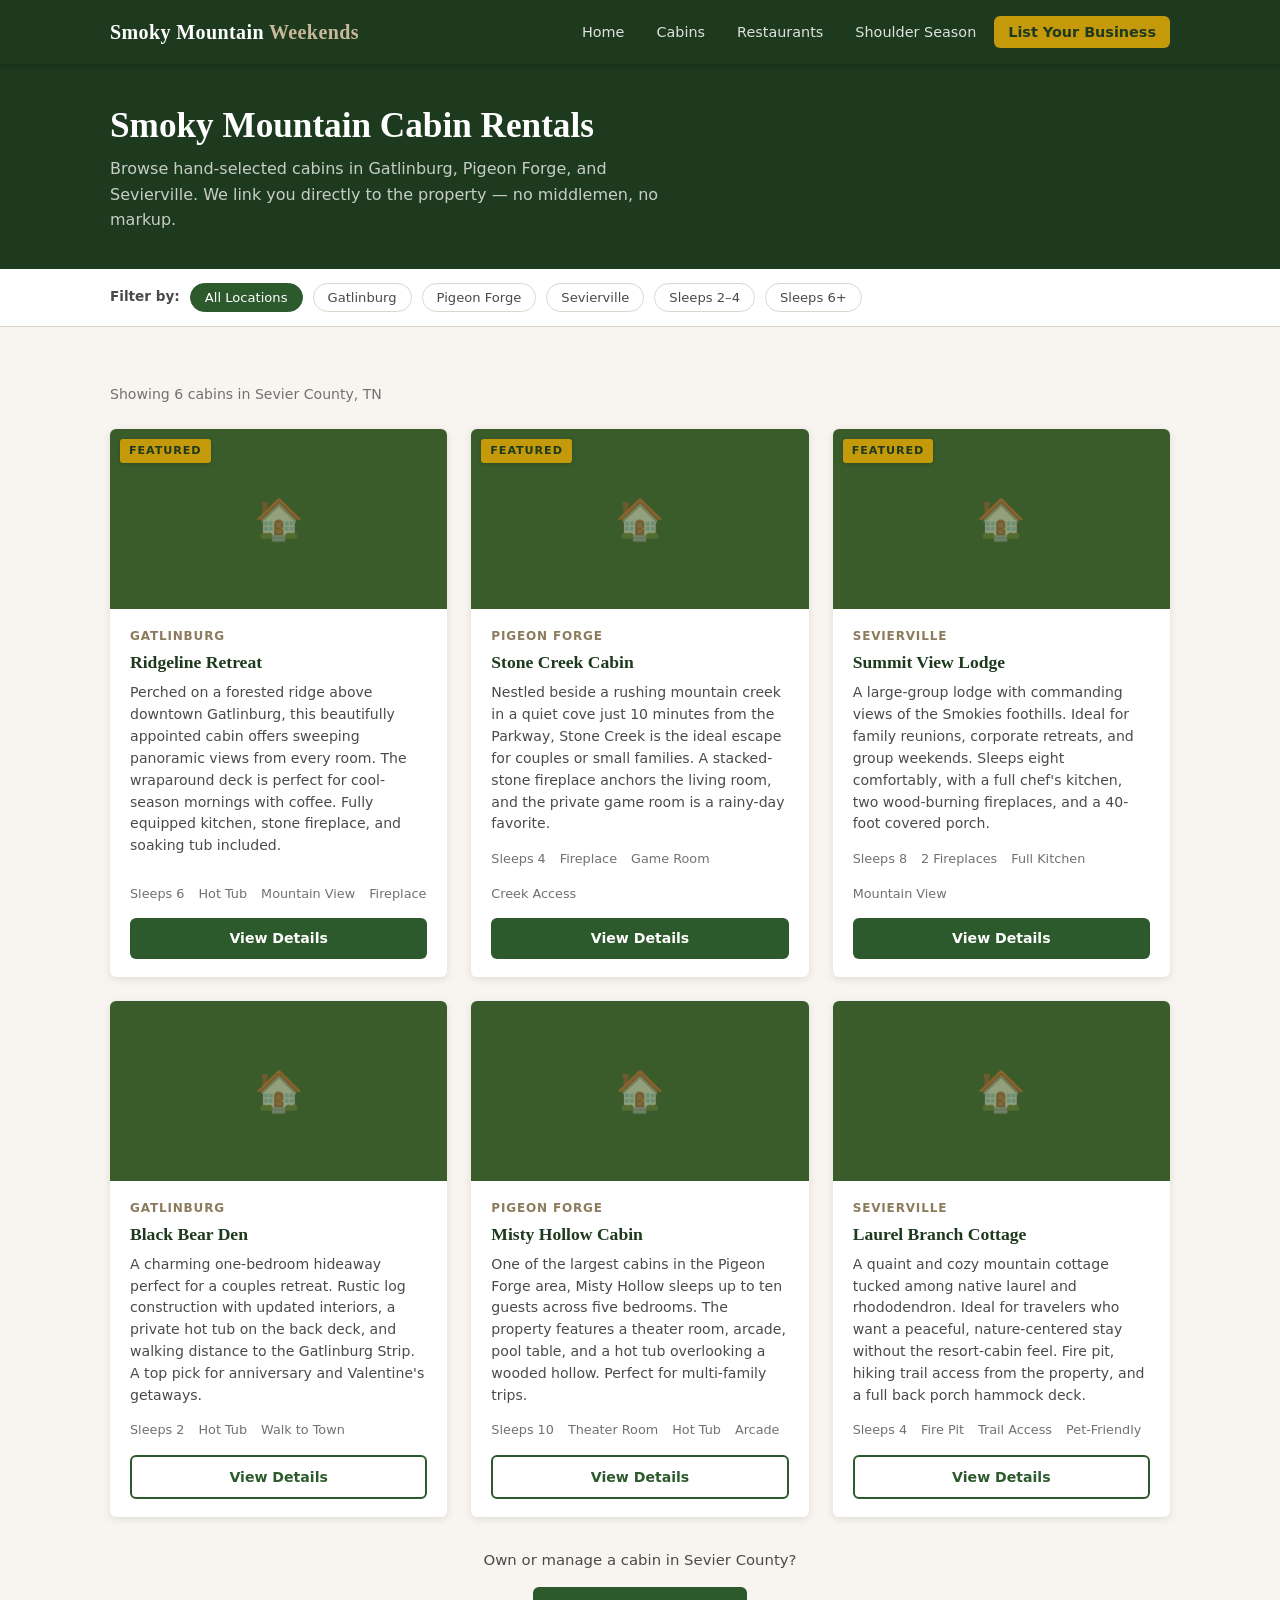
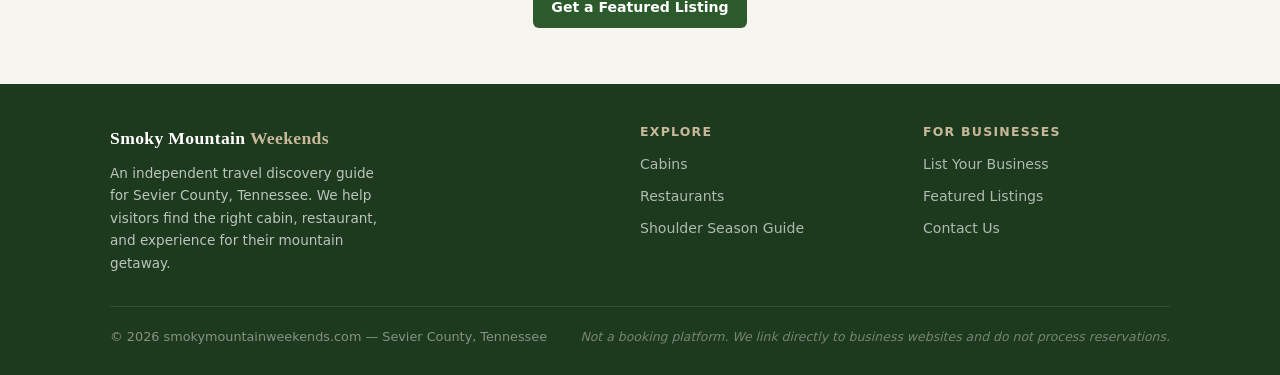
==== cabins.html @ dd4b27be "Add remaining site pages and assets Adds cabins, contact, restaurants, shoulder-season pages along w" ====
<!DOCTYPE html>
<html lang="en">
<head>
  <meta charset="UTF-8" />
  <meta name="viewport" content="width=device-width, initial-scale=1.0" />
  <meta name="description" content="Browse cabin rentals in Gatlinburg, Pigeon Forge, and Sevierville TN. Find the right Smoky Mountain cabin for your group, budget, and travel dates." />
  <title>Smoky Mountain Cabin Rentals | Smoky Mountain Weekends</title>
  <link rel="canonical" href="https://smokymountainweekends.com/cabins.html" />

  <!-- Open Graph -->
  <meta property="og:type" content="website" />
  <meta property="og:title" content="Smoky Mountain Cabin Rentals | Smoky Mountain Weekends" />
  <meta property="og:description" content="Browse hand-selected cabin rentals in Gatlinburg, Pigeon Forge, and Sevierville TN. Direct links to properties — no middlemen." />
  <meta property="og:url" content="https://smokymountainweekends.com/cabins.html" />
  <meta property="og:site_name" content="Smoky Mountain Weekends" />
  <meta name="twitter:card" content="summary_large_image" />

  <!-- JSON-LD: ItemList -->
  <script type="application/ld+json">
  {
    "@context": "https://schema.org",
    "@type": "ItemList",
    "name": "Smoky Mountain Cabin Rentals — Sevier County TN",
    "description": "Hand-selected cabin rentals in Gatlinburg, Pigeon Forge, and Sevierville, Tennessee.",
    "url": "https://smokymountainweekends.com/cabins.html",
    "numberOfItems": 6,
    "itemListElement": [
      {
        "@type": "ListItem",
        "position": 1,
        "name": "Ridgeline Retreat",
        "description": "Mountain cabin in Gatlinburg TN, sleeps 6, hot tub, panoramic views.",
        "url": "https://smokymountainweekends.com/cabins.html"
      },
      {
        "@type": "ListItem",
        "position": 2,
        "name": "Stone Creek Cabin",
        "description": "Creek-side cabin in Pigeon Forge TN, sleeps 4, fireplace, game room.",
        "url": "https://smokymountainweekends.com/cabins.html"
      },
      {
        "@type": "ListItem",
        "position": 3,
        "name": "Summit View Lodge",
        "description": "Group lodge in Sevierville TN, sleeps 8, two fireplaces, full kitchen.",
        "url": "https://smokymountainweekends.com/cabins.html"
      }
    ]
  }
  </script>

  <link rel="stylesheet" href="styles.css" />
</head>
<body>

  <!-- ===== NAVIGATION ===== -->
  <nav class="site-nav">
    <input type="checkbox" id="nav-toggle" class="nav-toggle" />
    <div class="container nav-inner">
      <a href="index.html" class="nav-logo">Smoky Mountain <span>Weekends</span></a>
      <label for="nav-toggle" class="nav-toggle-label" aria-label="Toggle navigation">
        <span></span><span></span><span></span>
      </label>
      <ul class="nav-links">
        <li><a href="index.html">Home</a></li>
        <li><a href="cabins.html">Cabins</a></li>
        <li><a href="restaurants.html">Restaurants</a></li>
        <li><a href="shoulder-season.html">Shoulder Season</a></li>
        <li class="nav-cta"><a href="contact.html">List Your Business</a></li>
      </ul>
    </div>
  </nav>

  <main id="main">

  <!-- ===== PAGE HERO ===== -->
  <section class="page-hero">
    <div class="container">
      <h1>Smoky Mountain Cabin Rentals</h1>
      <p>Browse hand-selected cabins in Gatlinburg, Pigeon Forge, and Sevierville. We link you directly to the property &mdash; no middlemen, no markup.</p>
    </div>
  </section>

  <!-- ===== FILTER BAR ===== -->
  <div class="filter-bar">
    <div class="container filter-inner">
      <span class="filter-label">Filter by:</span>
      <button class="filter-btn active">All Locations</button>
      <button class="filter-btn">Gatlinburg</button>
      <button class="filter-btn">Pigeon Forge</button>
      <button class="filter-btn">Sevierville</button>
      <button class="filter-btn">Sleeps 2&ndash;4</button>
      <button class="filter-btn">Sleeps 6+</button>
    </div>
  </div>

  <!-- ===== LISTINGS ===== -->
  <section class="section">
    <div class="container">
      <p class="results-count">Showing 6 cabins in Sevier County, TN</p>

      <div class="card-grid">

        <!-- Card 1 — Featured -->
        <div class="card">
          <div class="card-img card-img-cabin">
            <span class="card-img-placeholder">&#127968;</span>
            <span class="badge-featured">Featured</span>
          </div>
          <div class="card-body">
            <span class="card-location">Gatlinburg</span>
            <h3 class="card-title">Ridgeline Retreat</h3>
            <p class="card-desc">Perched on a forested ridge above downtown Gatlinburg, this beautifully appointed cabin offers sweeping panoramic views from every room. The wraparound deck is perfect for cool-season mornings with coffee. Fully equipped kitchen, stone fireplace, and soaking tub included.</p>
            <div class="card-meta">
              <span>Sleeps 6</span>
              <span>Hot Tub</span>
              <span>Mountain View</span>
              <span>Fireplace</span>
            </div>
            <a href="#" class="btn btn-primary btn-block">View Details</a>
          </div>
        </div>

        <!-- Card 2 — Featured -->
        <div class="card">
          <div class="card-img card-img-cabin">
            <span class="card-img-placeholder">&#127968;</span>
            <span class="badge-featured">Featured</span>
          </div>
          <div class="card-body">
            <span class="card-location">Pigeon Forge</span>
            <h3 class="card-title">Stone Creek Cabin</h3>
            <p class="card-desc">Nestled beside a rushing mountain creek in a quiet cove just 10 minutes from the Parkway, Stone Creek is the ideal escape for couples or small families. A stacked-stone fireplace anchors the living room, and the private game room is a rainy-day favorite.</p>
            <div class="card-meta">
              <span>Sleeps 4</span>
              <span>Fireplace</span>
              <span>Game Room</span>
              <span>Creek Access</span>
            </div>
            <a href="#" class="btn btn-primary btn-block">View Details</a>
          </div>
        </div>

        <!-- Card 3 — Featured -->
        <div class="card">
          <div class="card-img card-img-cabin">
            <span class="card-img-placeholder">&#127968;</span>
            <span class="badge-featured">Featured</span>
          </div>
          <div class="card-body">
            <span class="card-location">Sevierville</span>
            <h3 class="card-title">Summit View Lodge</h3>
            <p class="card-desc">A large-group lodge with commanding views of the Smokies foothills. Ideal for family reunions, corporate retreats, and group weekends. Sleeps eight comfortably, with a full chef's kitchen, two wood-burning fireplaces, and a 40-foot covered porch.</p>
            <div class="card-meta">
              <span>Sleeps 8</span>
              <span>2 Fireplaces</span>
              <span>Full Kitchen</span>
              <span>Mountain View</span>
            </div>
            <a href="#" class="btn btn-primary btn-block">View Details</a>
          </div>
        </div>

        <!-- Card 4 — Standard -->
        <div class="card">
          <div class="card-img card-img-cabin">
            <span class="card-img-placeholder">&#127968;</span>
          </div>
          <div class="card-body">
            <span class="card-location">Gatlinburg</span>
            <h3 class="card-title">Black Bear Den</h3>
            <p class="card-desc">A charming one-bedroom hideaway perfect for a couples retreat. Rustic log construction with updated interiors, a private hot tub on the back deck, and walking distance to the Gatlinburg Strip. A top pick for anniversary and Valentine's getaways.</p>
            <div class="card-meta">
              <span>Sleeps 2</span>
              <span>Hot Tub</span>
              <span>Walk to Town</span>
            </div>
            <a href="#" class="btn btn-outline btn-block">View Details</a>
          </div>
        </div>

        <!-- Card 5 — Standard -->
        <div class="card">
          <div class="card-img card-img-cabin">
            <span class="card-img-placeholder">&#127968;</span>
          </div>
          <div class="card-body">
            <span class="card-location">Pigeon Forge</span>
            <h3 class="card-title">Misty Hollow Cabin</h3>
            <p class="card-desc">One of the largest cabins in the Pigeon Forge area, Misty Hollow sleeps up to ten guests across five bedrooms. The property features a theater room, arcade, pool table, and a hot tub overlooking a wooded hollow. Perfect for multi-family trips.</p>
            <div class="card-meta">
              <span>Sleeps 10</span>
              <span>Theater Room</span>
              <span>Hot Tub</span>
              <span>Arcade</span>
            </div>
            <a href="#" class="btn btn-outline btn-block">View Details</a>
          </div>
        </div>

        <!-- Card 6 — Standard -->
        <div class="card">
          <div class="card-img card-img-cabin">
            <span class="card-img-placeholder">&#127968;</span>
          </div>
          <div class="card-body">
            <span class="card-location">Sevierville</span>
            <h3 class="card-title">Laurel Branch Cottage</h3>
            <p class="card-desc">A quaint and cozy mountain cottage tucked among native laurel and rhododendron. Ideal for travelers who want a peaceful, nature-centered stay without the resort-cabin feel. Fire pit, hiking trail access from the property, and a full back porch hammock deck.</p>
            <div class="card-meta">
              <span>Sleeps 4</span>
              <span>Fire Pit</span>
              <span>Trail Access</span>
              <span>Pet-Friendly</span>
            </div>
            <a href="#" class="btn btn-outline btn-block">View Details</a>
          </div>
        </div>

      </div>

      <!-- CTA -->
      <div class="text-center mt-32">
        <p style="color: var(--text-mid); margin-bottom: 14px; font-size: 0.93rem;">Own or manage a cabin in Sevier County?</p>
        <a href="contact.html" class="btn btn-primary">Get a Featured Listing</a>
      </div>

    </div>
  </section>

  </main>

  <!-- ===== FOOTER ===== -->
  <footer class="site-footer">
    <div class="container">
      <div class="footer-inner">
        <div class="footer-brand">
          <a href="index.html" class="nav-logo">Smoky Mountain <span>Weekends</span></a>
          <p>An independent travel discovery guide for Sevier County, Tennessee. We help visitors find the right cabin, restaurant, and experience for their mountain getaway.</p>
        </div>
        <div class="footer-col">
          <h4>Explore</h4>
          <ul>
            <li><a href="cabins.html">Cabins</a></li>
            <li><a href="restaurants.html">Restaurants</a></li>
            <li><a href="shoulder-season.html">Shoulder Season Guide</a></li>
          </ul>
        </div>
        <div class="footer-col">
          <h4>For Businesses</h4>
          <ul>
            <li><a href="contact.html">List Your Business</a></li>
            <li><a href="contact.html">Featured Listings</a></li>
            <li><a href="contact.html">Contact Us</a></li>
          </ul>
        </div>
      </div>
      <div class="footer-bottom">
        <p>&copy; 2026 smokymountainweekends.com &mdash; Sevier County, Tennessee</p>
        <p class="footer-disclaimer">Not a booking platform. We link directly to business websites and do not process reservations.</p>
      </div>
    </div>
  </footer>

</body>
</html>
---- styles.css ----
/* =============================================
   Smoky Mountain Weekends — styles.css
   smokymountainweekends.com
   ============================================= */

/* --- CSS Custom Properties --- */
:root {
  --green-dark:    #1E3A1E;
  --green-mid:     #2D5A2D;
  --green-light:   #4A7C4A;
  --stone:         #8C7B5C;
  --stone-light:   #C8B89A;
  --stone-pale:    #F2EDE4;
  --sky:           #4A8FA8;
  --sky-light:     #D6EAF1;
  --amber:         #C49A0A;
  --amber-bg:      #FDF5D8;
  --text-dark:     #1A1A1A;
  --text-mid:      #4A4A4A;
  --text-light:    #717171;
  --white:         #FFFFFF;
  --border:        #DDD6CC;
  --card-bg:       #FFFFFF;
  --page-bg:       #F8F5F0;
  --nav-height:    64px;
  --radius:        6px;
  --shadow:        0 2px 8px rgba(0,0,0,0.10);
  --shadow-hover:  0 4px 16px rgba(0,0,0,0.15);
  --max-width:     1100px;
  --font-sans:     'Georgia', 'Times New Roman', serif;
  --font-ui:       system-ui, -apple-system, 'Segoe UI', Helvetica, Arial, sans-serif;
}

/* --- Reset & Base --- */
*, *::before, *::after { box-sizing: border-box; margin: 0; padding: 0; }

html { font-size: 16px; scroll-behavior: smooth; }

body {
  font-family: var(--font-ui);
  background: var(--page-bg);
  color: var(--text-dark);
  line-height: 1.6;
  min-height: 100vh;
  display: flex;
  flex-direction: column;
}

img { display: block; max-width: 100%; }

a { color: var(--green-mid); text-decoration: none; }
a:hover { color: var(--green-dark); text-decoration: underline; }

h1, h2, h3, h4 {
  font-family: var(--font-sans);
  line-height: 1.25;
  color: var(--text-dark);
}

/* --- Layout Utilities --- */
.container {
  width: 100%;
  max-width: var(--max-width);
  margin: 0 auto;
  padding: 0 20px;
}

.section { padding: 56px 0; }

/* ============================================
   NAVIGATION
   ============================================ */
.site-nav {
  background: var(--green-dark);
  height: var(--nav-height);
  position: sticky;
  top: 0;
  z-index: 100;
  box-shadow: 0 2px 6px rgba(0,0,0,0.25);
}

.nav-inner {
  display: flex;
  align-items: center;
  justify-content: space-between;
  height: 100%;
}

.nav-logo {
  font-family: var(--font-sans);
  font-size: 1.25rem;
  font-weight: bold;
  color: var(--white);
  letter-spacing: 0.02em;
  white-space: nowrap;
}

.nav-logo span {
  color: var(--stone-light);
}

.nav-logo:hover { text-decoration: none; color: var(--stone-light); }

.nav-links {
  display: flex;
  list-style: none;
  gap: 4px;
  align-items: center;
}

.nav-links a {
  color: rgba(255,255,255,0.85);
  font-size: 0.9rem;
  font-family: var(--font-ui);
  padding: 8px 14px;
  border-radius: var(--radius);
  transition: background 0.15s, color 0.15s;
  white-space: nowrap;
}

.nav-links a:hover {
  background: rgba(255,255,255,0.12);
  color: var(--white);
  text-decoration: none;
}

.nav-links .nav-cta a {
  background: var(--amber);
  color: var(--green-dark);
  font-weight: 600;
}

.nav-links .nav-cta a:hover {
  background: #D4AA1A;
  color: var(--green-dark);
}

/* Mobile nav toggle (CSS-only) */
.nav-toggle { display: none; }

.nav-toggle-label {
  display: none;
  cursor: pointer;
  flex-direction: column;
  gap: 5px;
  padding: 6px;
}

.nav-toggle-label span {
  display: block;
  width: 24px;
  height: 2px;
  background: var(--white);
  border-radius: 2px;
  transition: transform 0.2s;
}

/* ============================================
   HERO
   ============================================ */
.hero {
  background: var(--green-dark);
  color: var(--white);
  padding: 72px 0 60px;
  text-align: center;
  position: relative;
  overflow: hidden;
}

.hero::before {
  content: '';
  position: absolute;
  inset: 0;
  background: repeating-linear-gradient(
    135deg,
    rgba(255,255,255,0.012) 0px,
    rgba(255,255,255,0.012) 1px,
    transparent 1px,
    transparent 32px
  );
  pointer-events: none;
}

.hero-eyebrow {
  font-size: 0.8rem;
  letter-spacing: 0.12em;
  text-transform: uppercase;
  color: var(--stone-light);
  margin-bottom: 14px;
  font-family: var(--font-ui);
}

.hero h1 {
  font-size: clamp(2rem, 5vw, 3rem);
  color: var(--white);
  margin-bottom: 16px;
  max-width: 760px;
  margin-left: auto;
  margin-right: auto;
}

.hero-sub {
  font-size: 1.1rem;
  color: rgba(255,255,255,0.8);
  max-width: 560px;
  margin: 0 auto 36px;
  line-height: 1.7;
}

/* Search Bar */
.search-bar {
  display: flex;
  max-width: 560px;
  margin: 0 auto;
  border-radius: var(--radius);
  overflow: hidden;
  box-shadow: 0 3px 12px rgba(0,0,0,0.3);
}

.search-bar input {
  flex: 1;
  padding: 14px 18px;
  font-size: 1rem;
  font-family: var(--font-ui);
  border: none;
  outline: none;
  background: var(--white);
  color: var(--text-dark);
}

.search-bar input::placeholder { color: var(--text-light); }

.search-bar button {
  padding: 14px 22px;
  background: var(--amber);
  color: var(--green-dark);
  font-size: 0.95rem;
  font-weight: 700;
  font-family: var(--font-ui);
  border: none;
  cursor: pointer;
  white-space: nowrap;
  transition: background 0.15s;
}

.search-bar button:hover { background: #D4AA1A; }

.search-hint {
  font-size: 0.8rem;
  color: rgba(255,255,255,0.5);
  margin-top: 10px;
}

/* ============================================
   SECTION HEADERS
   ============================================ */
.section-header {
  margin-bottom: 32px;
}

.section-header h2 {
  font-size: 1.65rem;
  color: var(--green-dark);
  margin-bottom: 6px;
}

.section-header p {
  color: var(--text-mid);
  font-size: 0.97rem;
}

.section-header .view-all {
  font-size: 0.88rem;
  font-weight: 600;
  color: var(--sky);
}

.section-header-row {
  display: flex;
  align-items: flex-end;
  justify-content: space-between;
  gap: 16px;
  flex-wrap: wrap;
}

/* ============================================
   CARDS — SHARED
   ============================================ */
.card-grid {
  display: grid;
  gap: 24px;
  grid-template-columns: repeat(3, 1fr);
}

.card {
  background: var(--card-bg);
  border-radius: var(--radius);
  box-shadow: var(--shadow);
  overflow: hidden;
  display: flex;
  flex-direction: column;
  transition: box-shadow 0.2s, transform 0.2s;
}

.card:hover {
  box-shadow: var(--shadow-hover);
  transform: translateY(-2px);
}

.card-img {
  width: 100%;
  height: 180px;
  background: var(--green-light);
  position: relative;
  overflow: hidden;
  display: flex;
  align-items: center;
  justify-content: center;
}

.card-img-placeholder {
  color: rgba(255,255,255,0.45);
  font-size: 2.5rem;
  user-select: none;
}

.card-img-cabin    { background: #3A5C2A; }
.card-img-rest     { background: #5C3A2A; }
.card-img-attract  { background: #2A3A5C; }

/* Featured badge */
.badge-featured {
  position: absolute;
  top: 10px;
  left: 10px;
  background: var(--amber);
  color: var(--green-dark);
  font-size: 0.7rem;
  font-weight: 800;
  font-family: var(--font-ui);
  letter-spacing: 0.08em;
  text-transform: uppercase;
  padding: 3px 9px;
  border-radius: 3px;
  box-shadow: 0 1px 4px rgba(0,0,0,0.2);
}

.card-body {
  padding: 18px 20px;
  flex: 1;
  display: flex;
  flex-direction: column;
}

.card-location {
  display: inline-block;
  font-size: 0.75rem;
  font-weight: 600;
  font-family: var(--font-ui);
  text-transform: uppercase;
  letter-spacing: 0.07em;
  color: var(--stone);
  margin-bottom: 6px;
}

.card-title {
  font-family: var(--font-sans);
  font-size: 1.1rem;
  color: var(--green-dark);
  margin-bottom: 8px;
}

.card-desc {
  font-size: 0.88rem;
  color: var(--text-mid);
  line-height: 1.55;
  flex: 1;
  margin-bottom: 14px;
}

.card-meta {
  display: flex;
  gap: 14px;
  font-size: 0.8rem;
  color: var(--text-light);
  margin-bottom: 14px;
  flex-wrap: wrap;
}

.card-meta span { display: flex; align-items: center; gap: 4px; }

.btn {
  display: inline-block;
  padding: 9px 18px;
  border-radius: var(--radius);
  font-size: 0.88rem;
  font-weight: 600;
  font-family: var(--font-ui);
  cursor: pointer;
  transition: background 0.15s, color 0.15s;
  text-align: center;
  border: none;
}

.btn-primary {
  background: var(--green-mid);
  color: var(--white);
}

.btn-primary:hover {
  background: var(--green-dark);
  color: var(--white);
  text-decoration: none;
}

.btn-outline {
  background: transparent;
  color: var(--green-mid);
  border: 2px solid var(--green-mid);
}

.btn-outline:hover {
  background: var(--green-mid);
  color: var(--white);
  text-decoration: none;
}

.btn-block { display: block; width: 100%; }

/* ============================================
   POPULAR SEARCHES
   ============================================ */
.popular-searches {
  background: var(--green-dark);
  padding: 40px 0;
}

.popular-searches h2 {
  font-size: 1.1rem;
  color: var(--stone-light);
  font-family: var(--font-ui);
  font-weight: 600;
  letter-spacing: 0.06em;
  text-transform: uppercase;
  margin-bottom: 18px;
}

.search-tags {
  display: flex;
  flex-wrap: wrap;
  gap: 10px;
}

.search-tag {
  display: inline-block;
  padding: 8px 16px;
  background: rgba(255,255,255,0.08);
  color: rgba(255,255,255,0.85);
  border: 1px solid rgba(255,255,255,0.15);
  border-radius: 24px;
  font-size: 0.88rem;
  font-family: var(--font-ui);
  transition: background 0.15s, color 0.15s;
}

.search-tag:hover {
  background: var(--amber);
  color: var(--green-dark);
  border-color: var(--amber);
  text-decoration: none;
}

/* ============================================
   DIRECTORY PAGE LAYOUT
   ============================================ */
.page-hero-eyebrow {
  font-size: 0.8rem;
  letter-spacing: 0.1em;
  text-transform: uppercase;
  color: var(--stone-light);
  margin-bottom: 10px;
  font-family: var(--font-ui);
}

.page-hero {
  background: var(--green-dark);
  padding: 40px 0 36px;
  color: var(--white);
}

.page-hero h1 {
  color: var(--white);
  font-size: clamp(1.6rem, 3.5vw, 2.2rem);
  margin-bottom: 8px;
}

.page-hero p {
  color: rgba(255,255,255,0.75);
  font-size: 1rem;
  max-width: 560px;
}

/* Filter bar */
.filter-bar {
  background: var(--white);
  border-bottom: 1px solid var(--border);
  padding: 14px 0;
  position: sticky;
  top: var(--nav-height);
  z-index: 50;
}

.filter-inner {
  display: flex;
  gap: 10px;
  flex-wrap: wrap;
  align-items: center;
}

.filter-label {
  font-size: 0.85rem;
  font-weight: 600;
  color: var(--text-mid);
  white-space: nowrap;
}

.filter-btn {
  padding: 6px 14px;
  border-radius: 20px;
  border: 1px solid var(--border);
  background: var(--white);
  font-size: 0.82rem;
  font-family: var(--font-ui);
  color: var(--text-mid);
  cursor: pointer;
  transition: all 0.15s;
}

.filter-btn:hover,
.filter-btn.active {
  background: var(--green-mid);
  color: var(--white);
  border-color: var(--green-mid);
}

/* ============================================
   SHOULDER SEASON — ARTICLE
   ============================================ */
.article-layout {
  display: grid;
  grid-template-columns: 1fr 300px;
  gap: 40px;
  align-items: start;
}

.article-body h2 {
  font-size: 1.4rem;
  color: var(--green-dark);
  margin-top: 36px;
  margin-bottom: 12px;
  padding-top: 4px;
  border-top: 2px solid var(--stone-pale);
}

.article-body h2:first-child { margin-top: 0; border-top: none; }

.article-body p {
  color: var(--text-mid);
  margin-bottom: 16px;
  line-height: 1.75;
  font-size: 1rem;
}

.article-body ul {
  padding-left: 20px;
  margin-bottom: 16px;
  color: var(--text-mid);
}

.article-body ul li {
  margin-bottom: 6px;
  line-height: 1.6;
}

/* Sidebar */
.sidebar { position: sticky; top: calc(var(--nav-height) + 20px); }

.sidebar-card {
  background: var(--card-bg);
  border-radius: var(--radius);
  box-shadow: var(--shadow);
  overflow: hidden;
  margin-bottom: 20px;
}

.sidebar-card-header {
  background: var(--green-dark);
  color: var(--white);
  padding: 14px 18px;
  font-size: 0.85rem;
  font-weight: 700;
  font-family: var(--font-ui);
  text-transform: uppercase;
  letter-spacing: 0.07em;
}

.sidebar-card-body { padding: 16px 18px; }

.sidebar-biz {
  padding: 12px 0;
  border-bottom: 1px solid var(--border);
}

.sidebar-biz:last-child { border-bottom: none; }

.sidebar-biz-name {
  font-weight: 700;
  font-size: 0.92rem;
  color: var(--green-dark);
  margin-bottom: 3px;
}

.sidebar-biz-type {
  font-size: 0.75rem;
  text-transform: uppercase;
  letter-spacing: 0.06em;
  color: var(--stone);
  margin-bottom: 5px;
}

.sidebar-biz-desc {
  font-size: 0.83rem;
  color: var(--text-mid);
  line-height: 1.5;
}

.callout-box {
  background: var(--amber-bg);
  border-left: 4px solid var(--amber);
  border-radius: 0 var(--radius) var(--radius) 0;
  padding: 16px 18px;
  margin: 28px 0;
}

.callout-box p {
  font-size: 0.92rem;
  color: var(--text-dark);
  margin: 0;
}

.callout-box strong { color: var(--green-dark); }

/* ============================================
   CONTACT / FORM PAGE
   ============================================ */
.contact-layout {
  display: grid;
  grid-template-columns: 1fr 340px;
  gap: 48px;
  align-items: start;
}

.form-card {
  background: var(--card-bg);
  border-radius: var(--radius);
  box-shadow: var(--shadow);
  padding: 36px 32px;
}

.form-card h2 {
  font-size: 1.45rem;
  color: var(--green-dark);
  margin-bottom: 6px;
}

.form-card .form-intro {
  color: var(--text-mid);
  font-size: 0.93rem;
  margin-bottom: 28px;
  line-height: 1.6;
}

.form-group {
  margin-bottom: 20px;
}

.form-group label {
  display: block;
  font-size: 0.85rem;
  font-weight: 600;
  color: var(--text-dark);
  margin-bottom: 6px;
}

.form-group input,
.form-group select,
.form-group textarea {
  width: 100%;
  padding: 10px 14px;
  border: 1px solid var(--border);
  border-radius: var(--radius);
  font-size: 0.93rem;
  font-family: var(--font-ui);
  color: var(--text-dark);
  background: var(--white);
  transition: border-color 0.15s;
  outline: none;
  -webkit-appearance: none;
  appearance: none;
}

.form-group input:focus,
.form-group select:focus,
.form-group textarea:focus {
  border-color: var(--green-mid);
  box-shadow: 0 0 0 3px rgba(45,90,45,0.12);
}

.form-group textarea { min-height: 120px; resize: vertical; line-height: 1.6; }

.form-row {
  display: grid;
  grid-template-columns: 1fr 1fr;
  gap: 16px;
}

.form-submit {
  margin-top: 8px;
}

.btn-submit {
  background: var(--green-mid);
  color: var(--white);
  padding: 12px 28px;
  font-size: 1rem;
  font-weight: 700;
  border-radius: var(--radius);
  border: none;
  cursor: pointer;
  font-family: var(--font-ui);
  transition: background 0.15s;
}

.btn-submit:hover { background: var(--green-dark); }

.contact-info-card {
  background: var(--card-bg);
  border-radius: var(--radius);
  box-shadow: var(--shadow);
  overflow: hidden;
}

.contact-info-header {
  background: var(--green-dark);
  padding: 20px 24px;
  color: var(--white);
}

.contact-info-header h3 {
  color: var(--white);
  font-size: 1.1rem;
  margin-bottom: 6px;
}

.contact-info-header p {
  font-size: 0.85rem;
  color: rgba(255,255,255,0.75);
  line-height: 1.5;
}

.contact-info-body { padding: 22px 24px; }

.pricing-tier {
  padding: 14px 0;
  border-bottom: 1px solid var(--border);
}

.pricing-tier:last-child { border-bottom: none; }

.pricing-tier-name {
  font-weight: 700;
  font-size: 0.95rem;
  color: var(--green-dark);
  margin-bottom: 4px;
}

.pricing-tier-price {
  font-size: 1.1rem;
  font-weight: 800;
  color: var(--amber);
  margin-bottom: 4px;
}

.pricing-tier-desc {
  font-size: 0.82rem;
  color: var(--text-light);
  line-height: 1.5;
}

/* ============================================
   FOOTER
   ============================================ */
.site-footer {
  background: var(--green-dark);
  color: rgba(255,255,255,0.7);
  padding: 40px 0 28px;
  margin-top: auto;
}

.footer-inner {
  display: grid;
  grid-template-columns: 2fr 1fr 1fr;
  gap: 36px;
  margin-bottom: 32px;
}

.footer-brand .nav-logo {
  font-size: 1.1rem;
  display: inline-block;
  margin-bottom: 10px;
}

.footer-brand p {
  font-size: 0.85rem;
  line-height: 1.65;
  max-width: 280px;
}

.footer-col h4 {
  font-family: var(--font-ui);
  font-size: 0.78rem;
  font-weight: 700;
  text-transform: uppercase;
  letter-spacing: 0.1em;
  color: var(--stone-light);
  margin-bottom: 12px;
}

.footer-col ul { list-style: none; }

.footer-col ul li { margin-bottom: 6px; }

.footer-col ul li a {
  color: rgba(255,255,255,0.65);
  font-size: 0.88rem;
  transition: color 0.15s;
}

.footer-col ul li a:hover {
  color: var(--white);
  text-decoration: none;
}

.footer-bottom {
  border-top: 1px solid rgba(255,255,255,0.1);
  padding-top: 20px;
  display: flex;
  justify-content: space-between;
  align-items: center;
  flex-wrap: wrap;
  gap: 10px;
}

.footer-bottom p {
  font-size: 0.8rem;
  color: rgba(255,255,255,0.45);
}

.footer-disclaimer {
  font-size: 0.78rem !important;
  color: rgba(255,255,255,0.38) !important;
  font-style: italic;
}

/* ============================================
   MISC COMPONENTS
   ============================================ */
.divider {
  border: none;
  border-top: 1px solid var(--border);
  margin: 0;
}

.text-center { text-align: center; }
.mt-32 { margin-top: 32px; }
.mb-0 { margin-bottom: 0; }

.results-count {
  font-size: 0.88rem;
  color: var(--text-light);
  margin-bottom: 24px;
}

/* ============================================
   RESPONSIVE — Tablet (max 900px)
   ============================================ */
@media (max-width: 900px) {
  .card-grid { grid-template-columns: repeat(2, 1fr); }

  .article-layout,
  .contact-layout {
    grid-template-columns: 1fr;
  }

  .sidebar { position: static; }

  .footer-inner {
    grid-template-columns: 1fr 1fr;
  }

  .footer-brand { grid-column: 1 / -1; }
}

/* ============================================
   RESPONSIVE — Mobile (max 600px)
   ============================================ */
@media (max-width: 600px) {
  .card-grid { grid-template-columns: 1fr; }

  .nav-toggle-label {
    display: flex;
  }

  .nav-links {
    display: none;
    position: absolute;
    top: var(--nav-height);
    left: 0;
    right: 0;
    background: var(--green-dark);
    flex-direction: column;
    padding: 12px 20px 20px;
    gap: 2px;
    box-shadow: 0 6px 16px rgba(0,0,0,0.3);
  }

  .nav-links a { padding: 10px 12px; }

  .nav-toggle:checked ~ .nav-inner .nav-links {
    display: flex;
  }

  .site-nav { position: relative; height: auto; min-height: var(--nav-height); }

  .nav-inner { flex-wrap: wrap; padding-top: 12px; padding-bottom: 12px; }

  .hero { padding: 48px 0 44px; }

  .search-bar { flex-direction: column; border-radius: var(--radius); }
  .search-bar input,
  .search-bar button { width: 100%; border-radius: var(--radius); }
  .search-bar button { border-radius: 0 0 var(--radius) var(--radius); }

  .footer-inner { grid-template-columns: 1fr; }

  .footer-bottom { flex-direction: column; align-items: flex-start; }

  .form-row { grid-template-columns: 1fr; }

  .filter-inner { gap: 8px; }
}
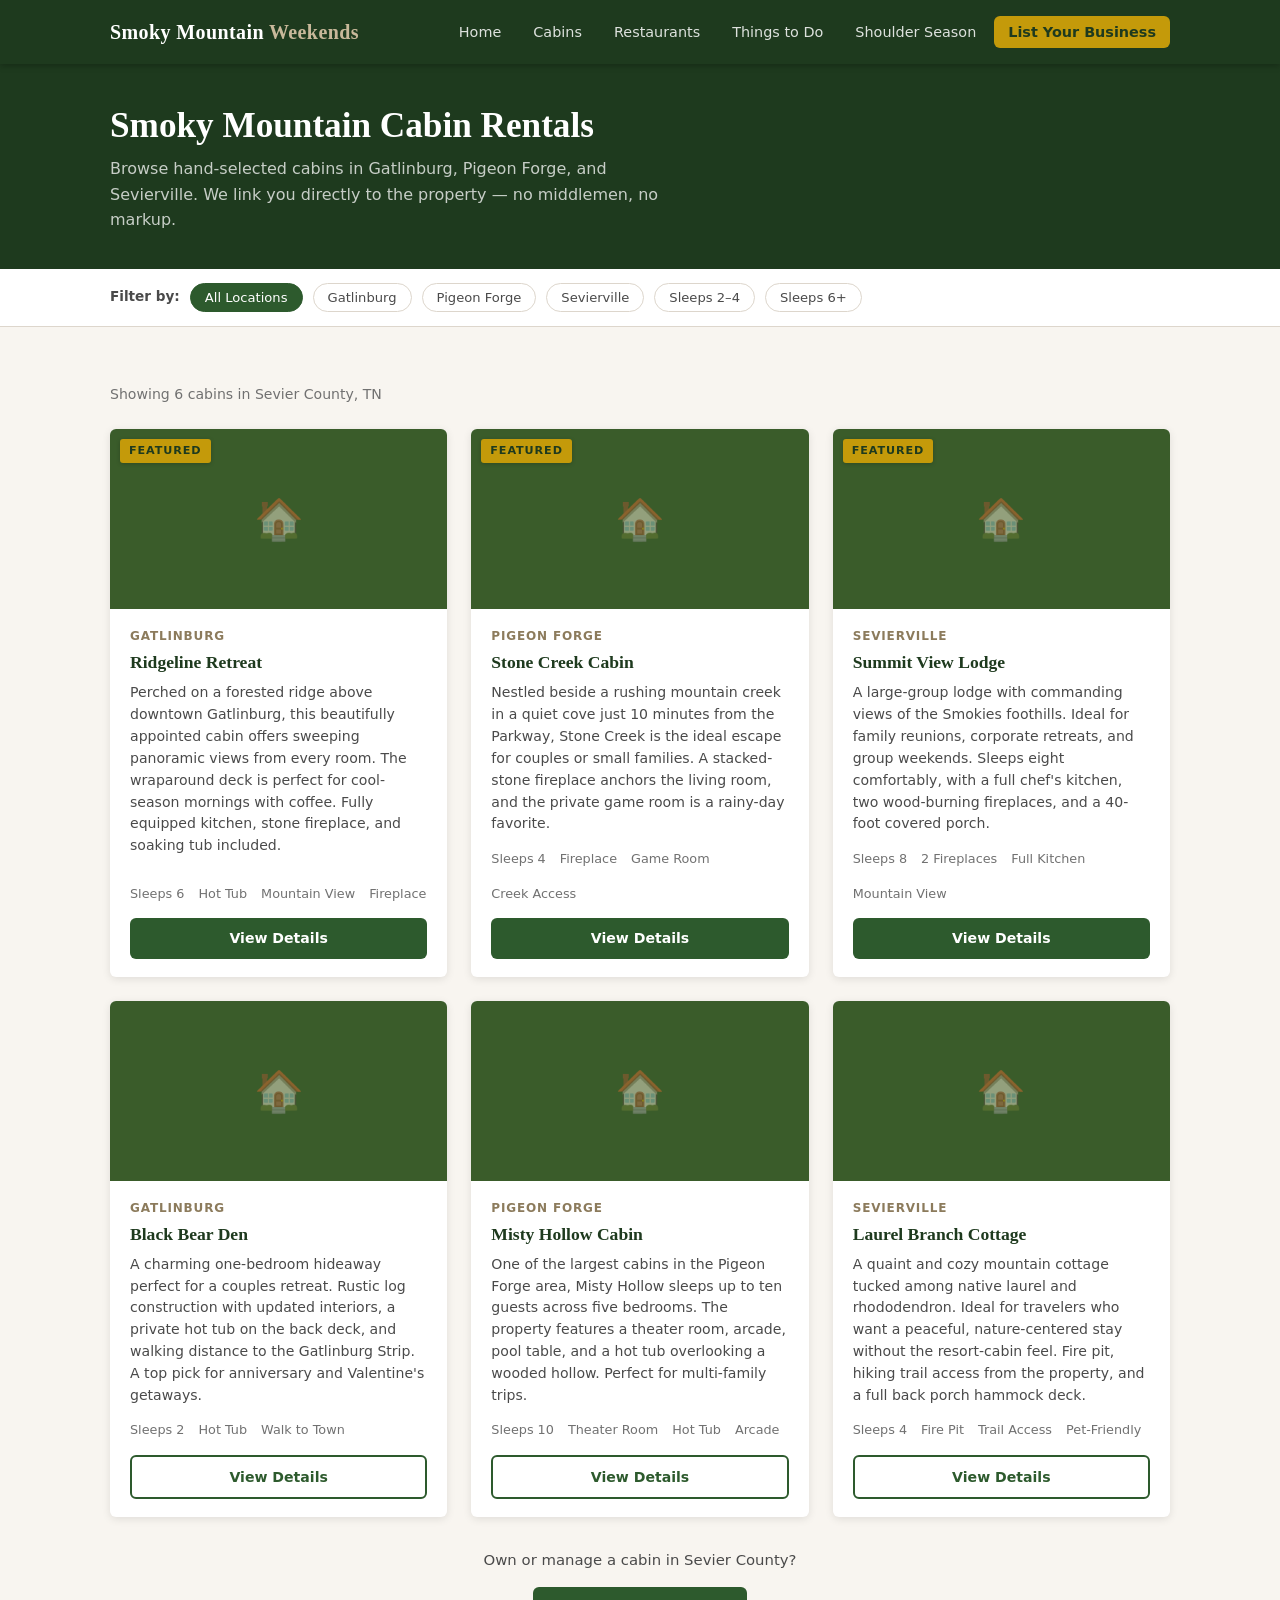
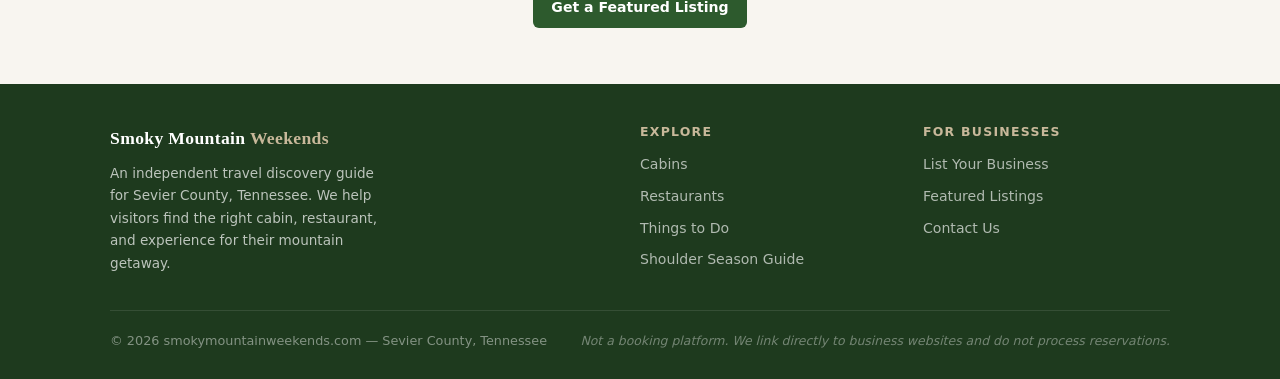
==== commit e881e252: "Add Things to Do page with 3 available ad slots - New things-to-do.html with featured + 2 standard p" ====
--- a/cabins.html
+++ b/cabins.html
@@ -3,6 +3,7 @@
 <head>
   <meta charset="UTF-8" />
   <meta name="viewport" content="width=device-width, initial-scale=1.0" />
+  <meta name="theme-color" content="#1E3A1E" />
   <meta name="description" content="Browse cabin rentals in Gatlinburg, Pigeon Forge, and Sevierville TN. Find the right Smoky Mountain cabin for your group, budget, and travel dates." />
   <title>Smoky Mountain Cabin Rentals | Smoky Mountain Weekends</title>
   <link rel="canonical" href="https://smokymountainweekends.com/cabins.html" />
@@ -14,6 +15,8 @@
   <meta property="og:url" content="https://smokymountainweekends.com/cabins.html" />
   <meta property="og:site_name" content="Smoky Mountain Weekends" />
   <meta name="twitter:card" content="summary_large_image" />
+  <meta name="twitter:title" content="Smoky Mountain Cabin Rentals | Smoky Mountain Weekends" />
+  <meta name="twitter:description" content="Browse hand-selected cabin rentals in Gatlinburg, Pigeon Forge, and Sevierville TN. Direct links to properties — no middlemen." />
 
   <!-- JSON-LD: ItemList -->
   <script type="application/ld+json">
@@ -45,6 +48,27 @@
         "name": "Summit View Lodge",
         "description": "Group lodge in Sevierville TN, sleeps 8, two fireplaces, full kitchen.",
         "url": "https://smokymountainweekends.com/cabins.html"
+      },
+      {
+        "@type": "ListItem",
+        "position": 4,
+        "name": "Black Bear Den",
+        "description": "Couples cabin in Gatlinburg TN, sleeps 2, private hot tub, walk to the Gatlinburg Strip.",
+        "url": "https://smokymountainweekends.com/cabins.html"
+      },
+      {
+        "@type": "ListItem",
+        "position": 5,
+        "name": "Misty Hollow Cabin",
+        "description": "Large cabin in Pigeon Forge TN, sleeps 10, theater room, hot tub, arcade. Ideal for multi-family trips.",
+        "url": "https://smokymountainweekends.com/cabins.html"
+      },
+      {
+        "@type": "ListItem",
+        "position": 6,
+        "name": "Laurel Branch Cottage",
+        "description": "Pet-friendly cottage in Sevierville TN, sleeps 4, fire pit, direct hiking trail access.",
+        "url": "https://smokymountainweekends.com/cabins.html"
       }
     ]
   }
@@ -55,7 +79,7 @@
 <body>
 
   <!-- ===== NAVIGATION ===== -->
-  <nav class="site-nav">
+  <nav class="site-nav" aria-label="Main navigation">
     <input type="checkbox" id="nav-toggle" class="nav-toggle" />
     <div class="container nav-inner">
       <a href="index.html" class="nav-logo">Smoky Mountain <span>Weekends</span></a>
@@ -64,8 +88,9 @@
       </label>
       <ul class="nav-links">
         <li><a href="index.html">Home</a></li>
-        <li><a href="cabins.html">Cabins</a></li>
+        <li><a href="cabins.html" aria-current="page">Cabins</a></li>
         <li><a href="restaurants.html">Restaurants</a></li>
+        <li><a href="things-to-do.html">Things to Do</a></li>
         <li><a href="shoulder-season.html">Shoulder Season</a></li>
         <li class="nav-cta"><a href="contact.html">List Your Business</a></li>
       </ul>
@@ -86,12 +111,12 @@
   <div class="filter-bar">
     <div class="container filter-inner">
       <span class="filter-label">Filter by:</span>
-      <button class="filter-btn active">All Locations</button>
-      <button class="filter-btn">Gatlinburg</button>
-      <button class="filter-btn">Pigeon Forge</button>
-      <button class="filter-btn">Sevierville</button>
-      <button class="filter-btn">Sleeps 2&ndash;4</button>
-      <button class="filter-btn">Sleeps 6+</button>
+      <button class="filter-btn active" data-filter="all">All Locations</button>
+      <button class="filter-btn" data-filter="gatlinburg">Gatlinburg</button>
+      <button class="filter-btn" data-filter="pigeon-forge">Pigeon Forge</button>
+      <button class="filter-btn" data-filter="sevierville">Sevierville</button>
+      <button class="filter-btn" data-filter="sleeps-small">Sleeps 2&ndash;4</button>
+      <button class="filter-btn" data-filter="sleeps-large">Sleeps 6+</button>
     </div>
   </div>
 
@@ -103,7 +128,7 @@
       <div class="card-grid">
 
         <!-- Card 1 — Featured -->
-        <div class="card">
+        <div class="card" data-tags="gatlinburg sleeps-large">
           <div class="card-img card-img-cabin">
             <span class="card-img-placeholder">&#127968;</span>
             <span class="badge-featured">Featured</span>
@@ -123,7 +148,7 @@
         </div>
 
         <!-- Card 2 — Featured -->
-        <div class="card">
+        <div class="card" data-tags="pigeon-forge sleeps-small">
           <div class="card-img card-img-cabin">
             <span class="card-img-placeholder">&#127968;</span>
             <span class="badge-featured">Featured</span>
@@ -143,7 +168,7 @@
         </div>
 
         <!-- Card 3 — Featured -->
-        <div class="card">
+        <div class="card" data-tags="sevierville sleeps-large">
           <div class="card-img card-img-cabin">
             <span class="card-img-placeholder">&#127968;</span>
             <span class="badge-featured">Featured</span>
@@ -163,7 +188,7 @@
         </div>
 
         <!-- Card 4 — Standard -->
-        <div class="card">
+        <div class="card" data-tags="gatlinburg sleeps-small">
           <div class="card-img card-img-cabin">
             <span class="card-img-placeholder">&#127968;</span>
           </div>
@@ -181,7 +206,7 @@
         </div>
 
         <!-- Card 5 — Standard -->
-        <div class="card">
+        <div class="card" data-tags="pigeon-forge sleeps-large">
           <div class="card-img card-img-cabin">
             <span class="card-img-placeholder">&#127968;</span>
           </div>
@@ -200,7 +225,7 @@
         </div>
 
         <!-- Card 6 — Standard -->
-        <div class="card">
+        <div class="card" data-tags="sevierville sleeps-small">
           <div class="card-img card-img-cabin">
             <span class="card-img-placeholder">&#127968;</span>
           </div>
@@ -244,6 +269,7 @@
           <ul>
             <li><a href="cabins.html">Cabins</a></li>
             <li><a href="restaurants.html">Restaurants</a></li>
+            <li><a href="things-to-do.html">Things to Do</a></li>
             <li><a href="shoulder-season.html">Shoulder Season Guide</a></li>
           </ul>
         </div>
@@ -263,5 +289,50 @@
     </div>
   </footer>
 
+  <script>
+  (function () {
+    var filterBtns = document.querySelectorAll('.filter-btn[data-filter]');
+    var cards = document.querySelectorAll('.card-grid .card[data-tags]');
+
+    filterBtns.forEach(function (btn) {
+      btn.addEventListener('click', function () {
+        filterBtns.forEach(function (b) { b.classList.remove('active'); });
+        btn.classList.add('active');
+        var f = btn.dataset.filter;
+        cards.forEach(function (card) {
+          var tags = card.dataset.tags.split(' ');
+          card.style.display = (f === 'all' || tags.indexOf(f) !== -1) ? '' : 'none';
+        });
+      });
+    });
+
+    function showToast(html) {
+      var el = document.createElement('div');
+      el.innerHTML = html;
+      Object.assign(el.style, {
+        position: 'fixed', bottom: '24px', left: '50%',
+        transform: 'translateX(-50%)',
+        background: '#1E3A1E', color: '#fff',
+        padding: '12px 22px', borderRadius: '6px',
+        fontSize: '0.9rem', zIndex: '9999',
+        boxShadow: '0 4px 14px rgba(0,0,0,0.35)',
+        maxWidth: '90vw', textAlign: 'center',
+        transition: 'opacity 0.3s'
+      });
+      document.body.appendChild(el);
+      setTimeout(function () {
+        el.style.opacity = '0';
+        setTimeout(function () { el.remove(); }, 300);
+      }, 3500);
+    }
+
+    document.querySelectorAll('a.btn[href="#"]').forEach(function (btn) {
+      btn.addEventListener('click', function (e) {
+        e.preventDefault();
+        showToast('Listing details coming soon. <a href="contact.html" style="color:#C49A0A;font-weight:600;">List your business →</a>');
+      });
+    });
+  })();
+  </script>
 </body>
 </html>
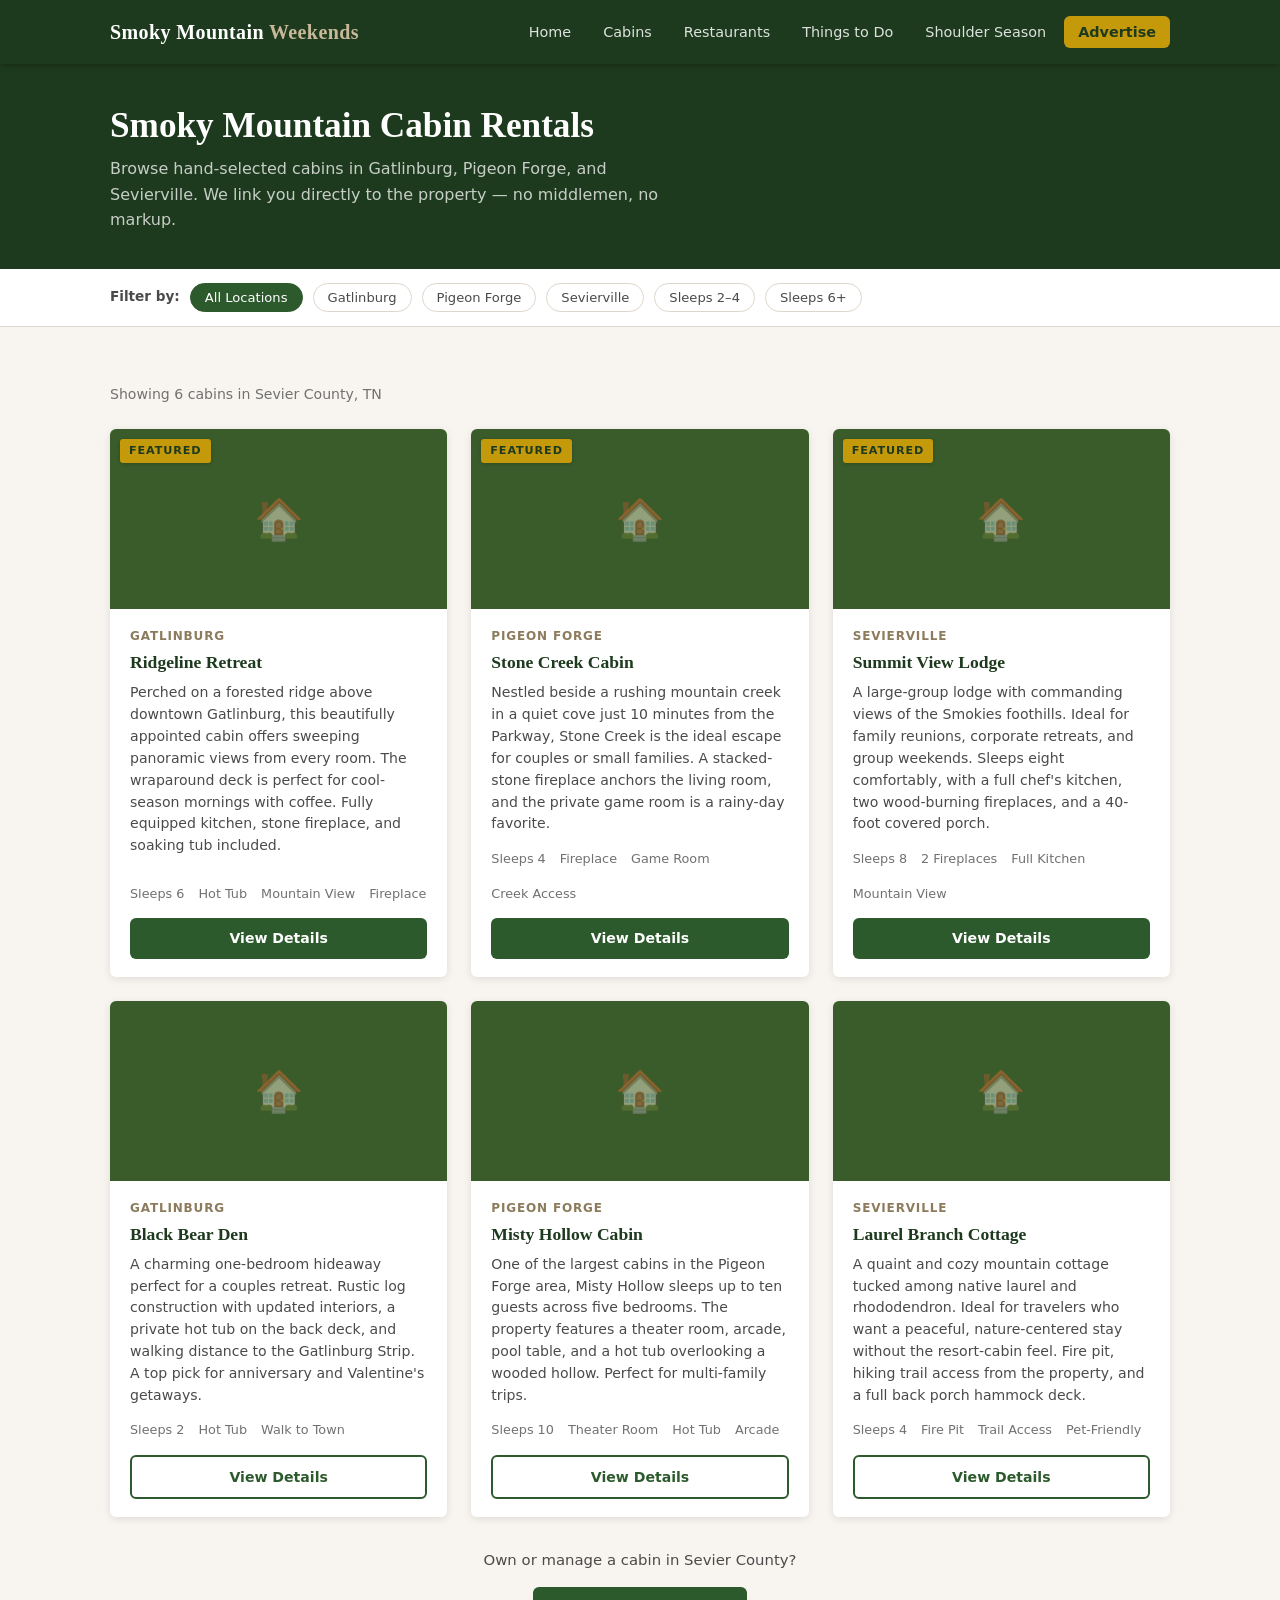
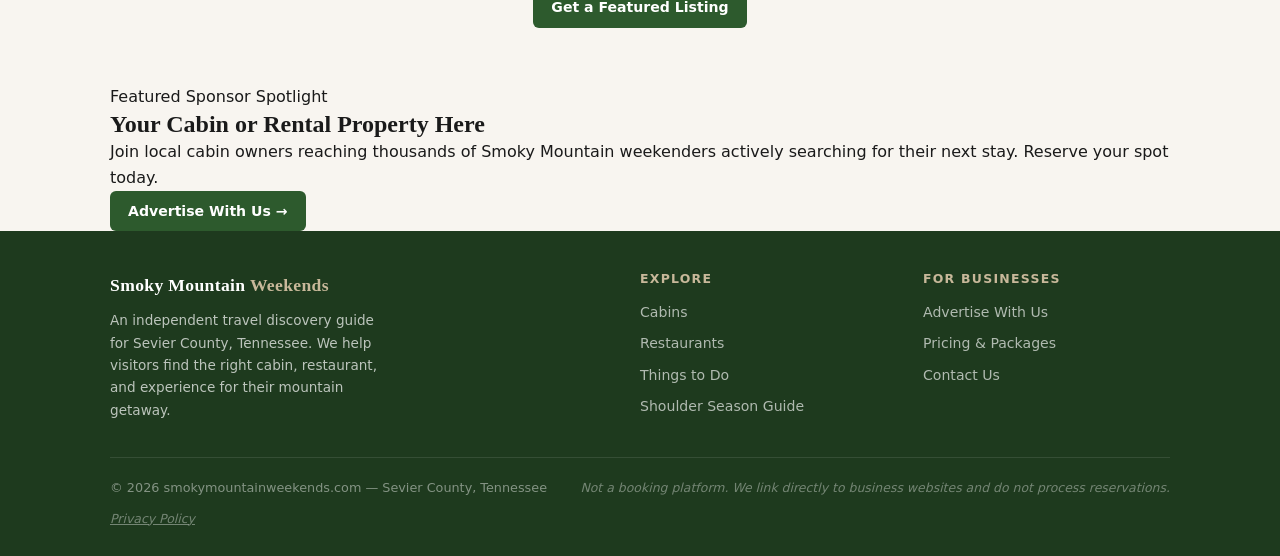
==== commit b6a56d20: "Add Google Analytics, privacy policy page, and footer privacy link" ====
--- a/cabins.html
+++ b/cabins.html
@@ -2,6 +2,14 @@
 <html lang="en">
 <head>
   <meta charset="UTF-8" />
+  <!-- Google tag (gtag.js) -->
+  <script async src="https://www.googletagmanager.com/gtag/js?id=G-QLSG7GNL2R"></script>
+  <script>
+    window.dataLayer = window.dataLayer || [];
+    function gtag(){dataLayer.push(arguments);}
+    gtag('js', new Date());
+    gtag('config', 'G-QLSG7GNL2R');
+  </script>
   <meta name="viewport" content="width=device-width, initial-scale=1.0" />
   <meta name="theme-color" content="#1E3A1E" />
   <meta name="description" content="Browse cabin rentals in Gatlinburg, Pigeon Forge, and Sevierville TN. Find the right Smoky Mountain cabin for your group, budget, and travel dates." />
@@ -92,7 +100,7 @@
         <li><a href="restaurants.html">Restaurants</a></li>
         <li><a href="things-to-do.html">Things to Do</a></li>
         <li><a href="shoulder-season.html">Shoulder Season</a></li>
-        <li class="nav-cta"><a href="contact.html">List Your Business</a></li>
+        <li class="nav-cta"><a href="contact.html">Advertise</a></li>
       </ul>
     </div>
   </nav>
@@ -254,6 +262,20 @@
     </div>
   </section>
 
+  <!-- ===== SPONSOR SPOTLIGHT ===== -->
+  <section class="sponsor-spotlight">
+    <div class="container">
+      <div class="sponsor-spotlight-inner">
+        <div>
+          <p class="sponsor-eyebrow">Featured Sponsor Spotlight</p>
+          <h2>Your Cabin or Rental Property Here</h2>
+          <p>Join local cabin owners reaching thousands of Smoky Mountain weekenders actively searching for their next stay. Reserve your spot today.</p>
+        </div>
+        <a href="contact.html" class="btn btn-primary" style="white-space:nowrap;">Advertise With Us &rarr;</a>
+      </div>
+    </div>
+  </section>
+
   </main>
 
   <!-- ===== FOOTER ===== -->
@@ -276,15 +298,16 @@
         <div class="footer-col">
           <h4>For Businesses</h4>
           <ul>
-            <li><a href="contact.html">List Your Business</a></li>
-            <li><a href="contact.html">Featured Listings</a></li>
-            <li><a href="contact.html">Contact Us</a></li>
+            <li><a href="contact.html">Advertise With Us</a></li>
+            <li><a href="contact.html#packages">Pricing &amp; Packages</a></li>
+            <li><a href="contact.html#inquiry">Contact Us</a></li>
           </ul>
         </div>
       </div>
       <div class="footer-bottom">
         <p>&copy; 2026 smokymountainweekends.com &mdash; Sevier County, Tennessee</p>
         <p class="footer-disclaimer">Not a booking platform. We link directly to business websites and do not process reservations.</p>
+        <p class="footer-disclaimer"><a href="privacy-policy.html" style="color: inherit; text-decoration: underline;">Privacy Policy</a></p>
       </div>
     </div>
   </footer>
